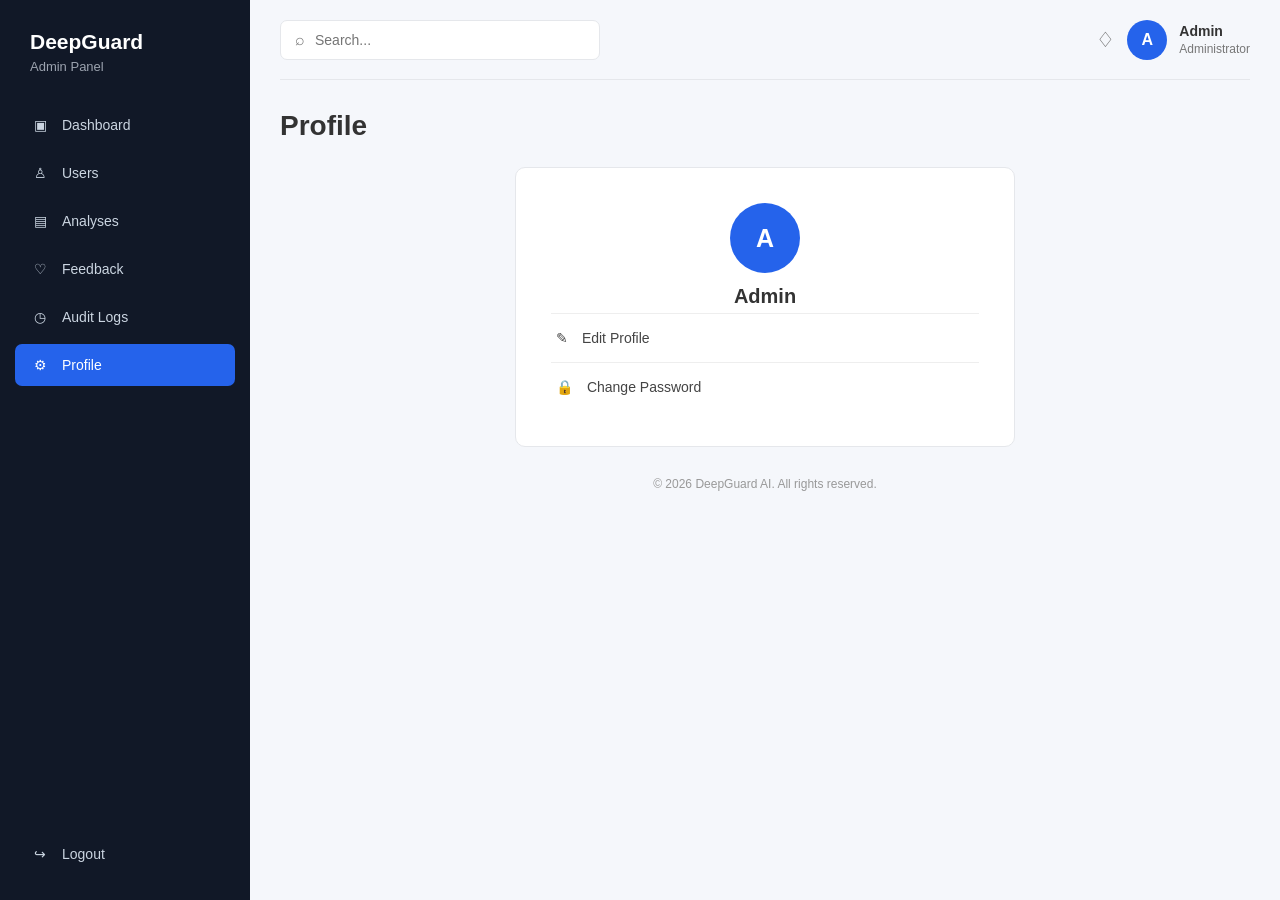
==== backend/admin/profile.html @ 00d90f3f "Initial admin panel update" ====
<!DOCTYPE html>
<html lang="en">

<head>
    <meta charset="UTF-8">
    <meta name="viewport" content="width=device-width, initial-scale=1.0">

    <title>Admin Profile | DeepGuard </title>

    <link rel="stylesheet" href="profile.css">
</head>

<body>

    <!-- sidebar -->

    <aside class="sidebar">

        <div class="logo">
            <h2>DeepGuard </h2>
            <p>Admin Panel</p>
        </div>

        <nav>

            <a href="dashboard.html" class="nav-item">
                <span>▣</span>
                Dashboard
            </a>

            <a href="#" class="nav-item">
                <span>♙</span>
                Users
            </a>

            <a href="#" class="nav-item">
                <span>▤</span>
                Analyses
            </a>

            <a href="#" class="nav-item">
                <span>♡</span>
                Feedback
            </a>

            <a href="#" class="nav-item">
                <span>◷</span>
                Audit Logs
            </a>

            <a href="profile.html" class="nav-item active">
                <span>⚙</span>
                Profile
            </a>

        </nav>

        <div class="logout">
            <a href="index.html" class="nav-item">
                <span>↪</span>
                Logout
            </a>
        </div>

    </aside>


    <!-- main content -->

    <main class="main-content">

        <header class="topbar">

            <div class="search-box">

                <span>⌕</span>

                <input type="text" placeholder="Search...">

            </div>

            <div class="admin-info">

                <div class="notification">
                    ♢
                </div>

                <div class="admin-avatar">
                    A
                </div>

                <div class="admin-name">
                    <strong>Admin</strong>
                    <small>Administrator</small>
                </div>

            </div>

        </header>


        <!-- profile -->

        <section class="profile-section">

            <h1>Profile</h1>

            <div class="profile-card">

                <div class="profile-image">
                    A
                </div>

                <h2>Admin</h2>



                <div class="profile-options">

                    <button onclick="editProfile()">
                        <span>✎</span>
                        Edit Profile
                    </button>

                    <button onclick="changePassword()">
                        <span>🔒</span>
                        Change Password
                    </button>

                </div>

            </div>

        </section>


        <footer>
            © 2026 DeepGuard AI. All rights reserved.
        </footer>

    </main>


    <script src="profile.js"></script>

</body>

</html>
---- backend/admin/profile.css ----
* {
    margin: 0;
    padding: 0;
    box-sizing: border-box;
}

body {
    font-family: Arial, sans-serif;
    background: #f5f7fb;
    color: #333;
}


/* sidebar */

.sidebar {
    width: 250px;
    height: 100vh;
    background: #111827;
    color: white;
    position: fixed;
    left: 0;
    top: 0;
    padding: 25px 15px;
}

.logo {
    padding: 5px 15px 30px;
}

.logo h2 {
    font-size: 21px;
    margin-bottom: 5px;
}

.logo p {
    color: #9ca3af;
    font-size: 13px;
}

nav {
    display: flex;
    flex-direction: column;
    gap: 6px;
}

.nav-item {
    color: #cbd5e1;
    text-decoration: none;
    padding: 13px 15px;
    border-radius: 7px;
    display: flex;
    align-items: center;
    gap: 12px;
    font-size: 14px;
}

.nav-item:hover {
    background: #1f2937;
    color: white;
}

.nav-item.active {
    background: #2563eb;
    color: white;
}

.nav-item span {
    width: 20px;
    text-align: center;
}

.logout {
    position: absolute;
    bottom: 25px;
    left: 15px;
    right: 15px;
}


/* main */

.main-content {
    margin-left: 250px;
    min-height: 100vh;
    padding: 0 30px 30px;
}


/* top bar */

.topbar {
    height: 80px;
    display: flex;
    align-items: center;
    justify-content: space-between;
    border-bottom: 1px solid #e5e7eb;
}

.search-box {
    width: 320px;
    background: white;
    border: 1px solid #e5e7eb;
    border-radius: 7px;
    padding: 10px 14px;
    display: flex;
    gap: 10px;
    align-items: center;
}

.search-box span {
    color: #777;
}

.search-box input {
    width: 100%;
    border: none;
    outline: none;
    font-size: 14px;
}

.admin-info {
    display: flex;
    align-items: center;
    gap: 12px;
}

.notification {
    font-size: 21px;
    color: #666;
}

.admin-avatar {
    width: 40px;
    height: 40px;
    border-radius: 50%;
    background: #2563eb;
    color: white;
    display: flex;
    align-items: center;
    justify-content: center;
    font-weight: bold;
}

.admin-name {
    display: flex;
    flex-direction: column;
    gap: 3px;
}

.admin-name strong {
    font-size: 14px;
}

.admin-name small {
    color: #777;
    font-size: 12px;
}


/* profile */

.profile-section {
    padding-top: 30px;
}

.profile-section h1 {
    font-size: 28px;
    margin-bottom: 25px;
}

.profile-card {
    width: 500px;
    max-width: 100%;
    background: white;
    border: 1px solid #e5e7eb;
    border-radius: 10px;
    padding: 35px;
    text-align: center;
    margin: 0 auto;
}

.profile-image {
    width: 70px;
    height: 70px;
    background: #2563eb;
    color: white;
    border-radius: 50%;
    margin: 0 auto 12px;

    display: flex;
    align-items: center;
    justify-content: center;

    font-size: 25px;
    font-weight: bold;
}

.profile-card h2 {
    font-size: 20px;
    margin-bottom: 5px;
}

.profile-card > p {
    color: #777;
    font-size: 13px;
    margin-bottom: 25px;
}


/* buttons */

.profile-options {
    border-top: 1px solid #eee;
}

.profile-options button {
    width: 100%;
    padding: 16px 5px;

    background: white;
    border: none;
    border-bottom: 1px solid #eee;

    text-align: left;
    font-size: 14px;
    color: #444;

    cursor: pointer;
}

.profile-options button:last-child {
    border-bottom: none;
}

.profile-options button:hover {
    color: #2563eb;
    background: #f8fafc;
}

.profile-options span {
    margin-right: 10px;
}


/* footer */

footer {
    text-align: center;
    color: #999;
    font-size: 12px;
    padding: 30px 0;
}


/* responsive */

@media (max-width: 768px) {

    .sidebar {
        width: 70px;
        padding: 20px 10px;
    }

    .logo h2,
    .logo p,
    .nav-item {
        font-size: 0;
    }

    .nav-item span {
        font-size: 18px;
    }

    .main-content {
        margin-left: 70px;
        padding: 0 15px;
    }

    .search-box {
        width: 200px;
    }

    .admin-name {
        display: none;
    }

    .profile-card {
        width: 100%;
    }
}
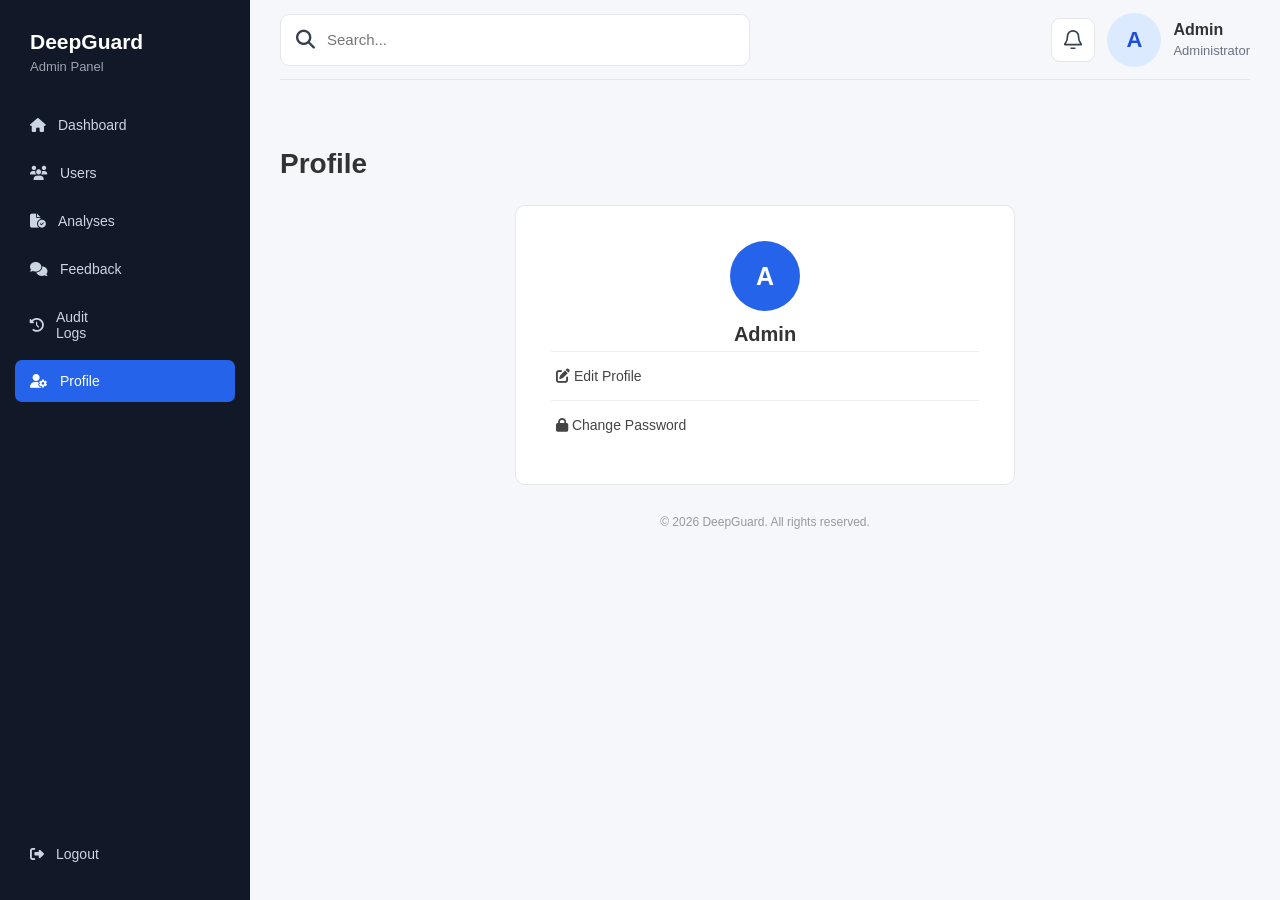
==== commit b54c8354: "Update DeepGuard Admin Panel" ====
--- a/backend/admin/profile.html
+++ b/backend/admin/profile.html
@@ -5,101 +5,106 @@
     <meta charset="UTF-8">
     <meta name="viewport" content="width=device-width, initial-scale=1.0">
 
-    <title>Admin Profile | DeepGuard </title>
+    <title>Admin Profile | DeepGuard</title>
 
     <link rel="stylesheet" href="profile.css">
+
+    <!-- Font Awesome Icons -->
+    <link rel="stylesheet"
+          href="https://cdnjs.cloudflare.com/ajax/libs/font-awesome/6.5.2/css/all.min.css">
 </head>
 
 <body>
 
-    <!-- sidebar -->
+    <!-- Sidebar -->
 
     <aside class="sidebar">
 
         <div class="logo">
-            <h2>DeepGuard </h2>
+            <h2>DeepGuard</h2>
             <p>Admin Panel</p>
         </div>
 
-        <nav>
+        <nav class="sidebar-nav">
 
             <a href="dashboard.html" class="nav-item">
-                <span>▣</span>
-                Dashboard
+                <i class="fa-solid fa-house"></i>
+                <span>Dashboard</span>
             </a>
 
-            <a href="#" class="nav-item">
-                <span>♙</span>
-                Users
+            <a href="users.html" class="nav-item">
+                <i class="fa-solid fa-users"></i>
+                <span>Users</span>
             </a>
 
-            <a href="#" class="nav-item">
-                <span>▤</span>
-                Analyses
+            <a href="analyses.html" class="nav-item">
+                <i class="fa-solid fa-file-circle-check"></i>
+                <span>Analyses</span>
             </a>
 
-            <a href="#" class="nav-item">
-                <span>♡</span>
-                Feedback
+            <a href="feedback.html" class="nav-item">
+                <i class="fa-solid fa-comments"></i>
+                <span>Feedback</span>
             </a>
 
-            <a href="#" class="nav-item">
-                <span>◷</span>
-                Audit Logs
+            <a href="audit-logs.html" class="nav-item">
+                <i class="fa-solid fa-clock-rotate-left"></i>
+                <span>Audit Logs</span>
             </a>
 
             <a href="profile.html" class="nav-item active">
-                <span>⚙</span>
-                Profile
+                <i class="fa-solid fa-user-gear"></i>
+                <span>Profile</span>
             </a>
 
         </nav>
 
-        <div class="logout">
-            <a href="index.html" class="nav-item">
-                <span>↪</span>
-                Logout
+        <div class="sidebar-bottom">
+            <a href="index.html" class="nav-item logout">
+                <i class="fa-solid fa-right-from-bracket"></i>
+                <span>Logout</span>
             </a>
         </div>
 
     </aside>
 
 
-    <!-- main content -->
+    <!-- Main Content -->
 
     <main class="main-content">
 
-        <header class="topbar">
+        <!-- TOPBAR -->
+<header class="topbar">
 
-            <div class="search-box">
+    <div class="top-search">
+        <i class="fa-solid fa-magnifying-glass"></i>
+        <input type="search" placeholder="Search...">
+    </div>
 
-                <span>⌕</span>
+    <div class="admin-info">
 
-                <input type="text" placeholder="Search...">
+        <button class="notification" type="button" aria-label="Notifications">
+            <svg xmlns="http://www.w3.org/2000/svg"
+                width="22" height="22" viewBox="0 0 24 24"
+                fill="none" stroke="#374151" stroke-width="1.8"
+                stroke-linecap="round" stroke-linejoin="round">
+                <path d="M18 8a6 6 0 0 0-12 0c0 7-3 7-3 9h18c0-2-3-2-3-9"></path>
+                <path d="M10 21h4"></path>
+            </svg>
+        </button>
 
-            </div>
+        <div class="admin-avatar">A</div>
 
-            <div class="admin-info">
+        <div class="admin-details">
+            <strong>Admin</strong>
+            <small>Administrator</small>
+        </div>
 
-                <div class="notification">
-                    ♢
-                </div>
-
-                <div class="admin-avatar">
-                    A
-                </div>
-
-                <div class="admin-name">
-                    <strong>Admin</strong>
-                    <small>Administrator</small>
-                </div>
-
-            </div>
-
-        </header>
+    </div>
+</header>
 
 
-        <!-- profile -->
+        <!-- Profile Section -->
 
         <section class="profile-section">
 
@@ -113,18 +118,16 @@
 
                 <h2>Admin</h2>
 
-
-
                 <div class="profile-options">
 
-                    <button onclick="editProfile()">
-                        <span>✎</span>
-                        Edit Profile
+                    <button type="button" onclick="editProfile()">
+                        <i class="fa-solid fa-pen-to-square"></i>
+                        <span>Edit Profile</span>
                     </button>
 
-                    <button onclick="changePassword()">
-                        <span>🔒</span>
-                        Change Password
+                    <button type="button" onclick="changePassword()">
+                        <i class="fa-solid fa-lock"></i>
+                        <span>Change Password</span>
                     </button>
 
                 </div>
@@ -134,8 +137,10 @@
         </section>
 
 
-        <footer>
-            © 2026 DeepGuard AI. All rights reserved.
+        <!-- Footer -->
+
+        <footer class="page-footer">
+            © 2026 DeepGuard. All rights reserved.
         </footer>
 
     </main>
@@ -144,5 +149,4 @@
     <script src="profile.js"></script>
 
 </body>
-
 </html>
--- a/backend/admin/profile.css
+++ b/backend/admin/profile.css
@@ -124,10 +124,21 @@
     align-items: center;
     gap: 12px;
 }
-
 .notification {
-    font-size: 21px;
-    color: #666;
+    width: 40px;
+    height: 40px;
+    border: 1px solid #e5e7eb;
+    background: #ffffff;
+    border-radius: 8px;
+    display: flex;
+    align-items: center;
+    justify-content: center;
+    color: #374151;
+    cursor: pointer;
+}
+
+.notification:hover {
+    background: #f3f4f6;
 }
 
 .admin-avatar {
@@ -288,4 +299,93 @@
     .profile-card {
         width: 100%;
     }
+}
+/* COMMON ADMIN HEADER */
+
+.topbar {
+    display: flex;
+    justify-content: space-between;
+    align-items: center;
+    gap: 20px;
+    min-height: 54px;
+    margin-bottom: 38px;
+}
+
+.top-search {
+    width: 470px;
+    height: 52px;
+    display: flex;
+    align-items: center;
+    gap: 12px;
+    padding: 0 15px;
+    background: #fff;
+    border: 1px solid #e5e7eb;
+    border-radius: 9px;
+}
+
+.top-search i {
+    font-size: 19px;
+    color: #374151;
+}
+
+.top-search input {
+    width: 100%;
+    border: none;
+    outline: none;
+    background: transparent;
+    font-size: 15px;
+}
+
+.admin-info {
+    display: flex;
+    align-items: center;
+    gap: 12px;
+}
+
+.notification {
+    width: 44px;
+    height: 44px;
+    display: flex;
+    align-items: center;
+    justify-content: center;
+    background: #fff;
+    border: 1px solid #e5e7eb;
+    border-radius: 9px;
+    cursor: pointer;
+}
+
+.admin-avatar {
+    width: 54px;
+    height: 54px;
+    flex-shrink: 0;
+    display: flex;
+    align-items: center;
+    justify-content: center;
+    border-radius: 50%;
+    background: #dbeafe;
+    color: #1d4ed8;
+    font-size: 22px;
+    font-weight: bold;
+}
+
+.admin-details strong {
+    display: block;
+    font-size: 16px;
+}
+
+.admin-details small {
+    display: block;
+    margin-top: 4px;
+    color: #6b7280;
+    font-size: 13px;
+}
+
+@media (max-width: 768px) {
+    .topbar {
+        flex-wrap: wrap;
+    }
+
+    .top-search {
+        width: 100%;
+    }
 }
